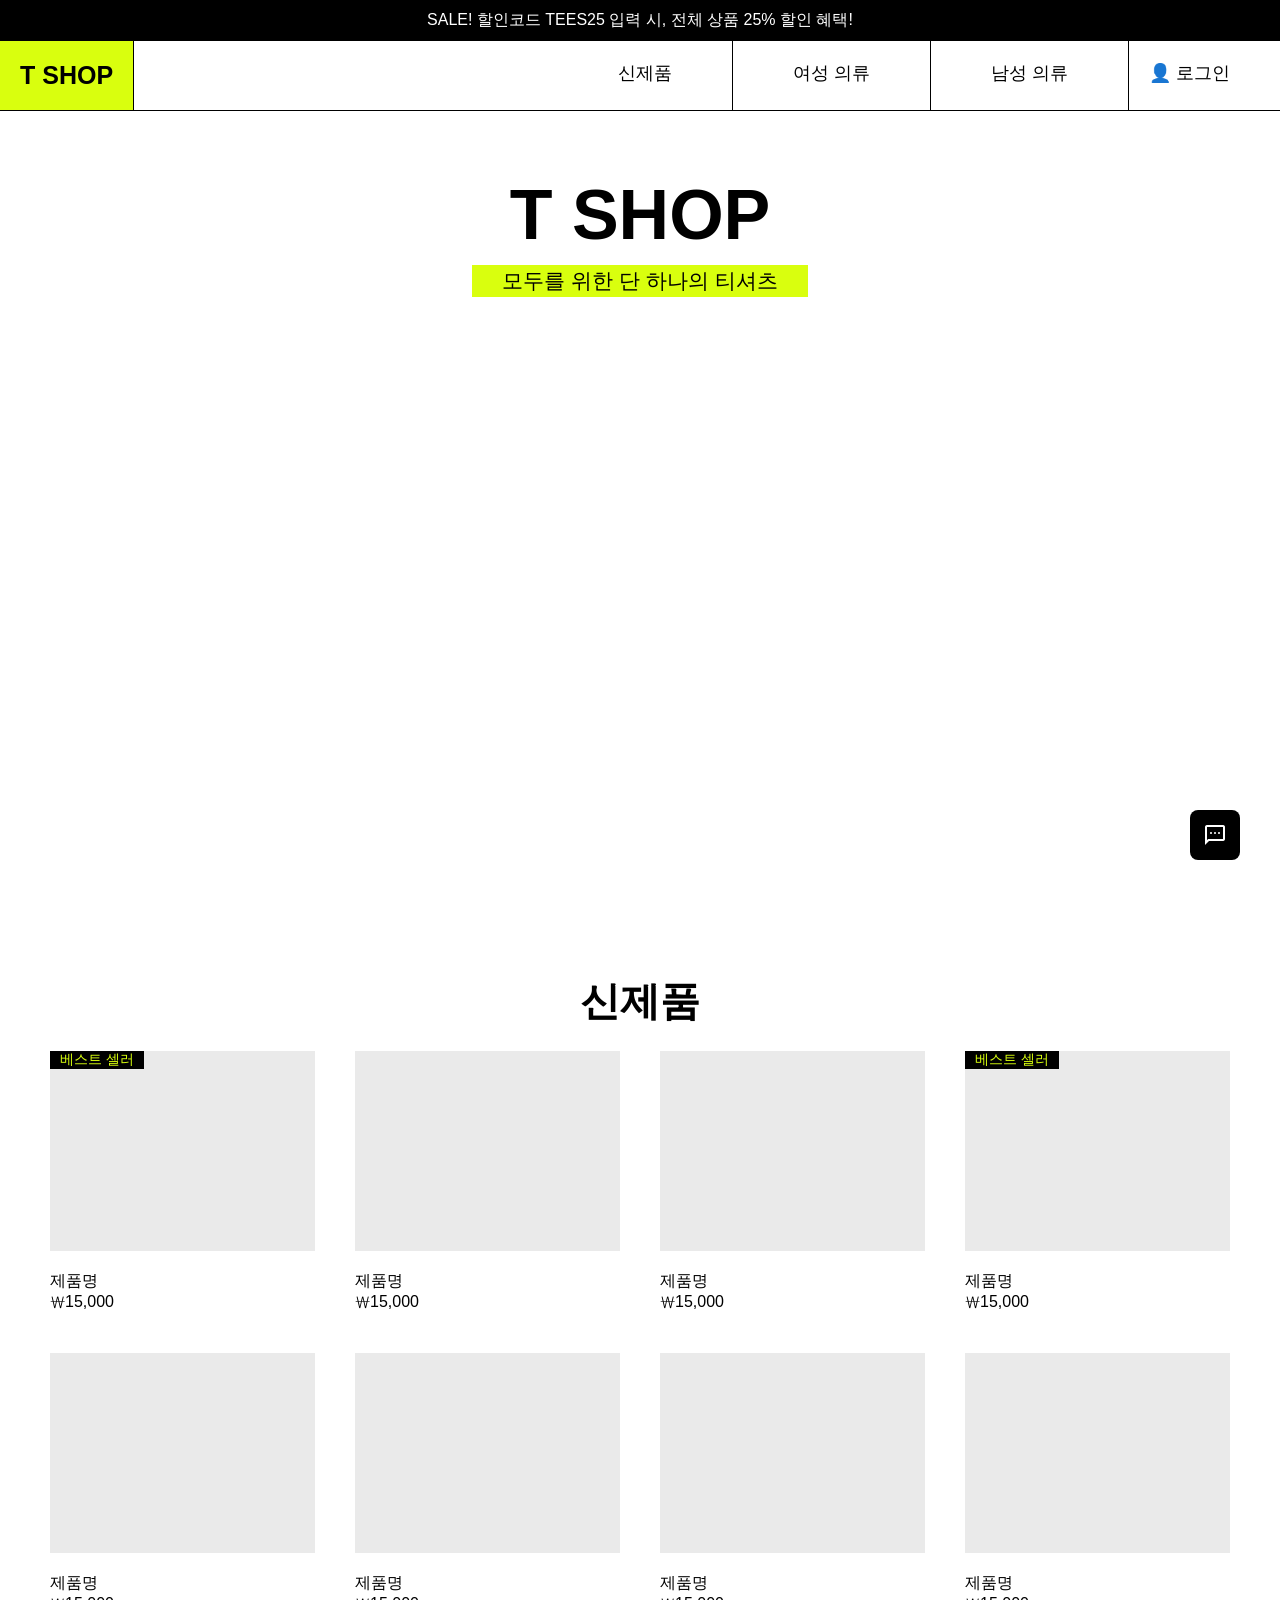
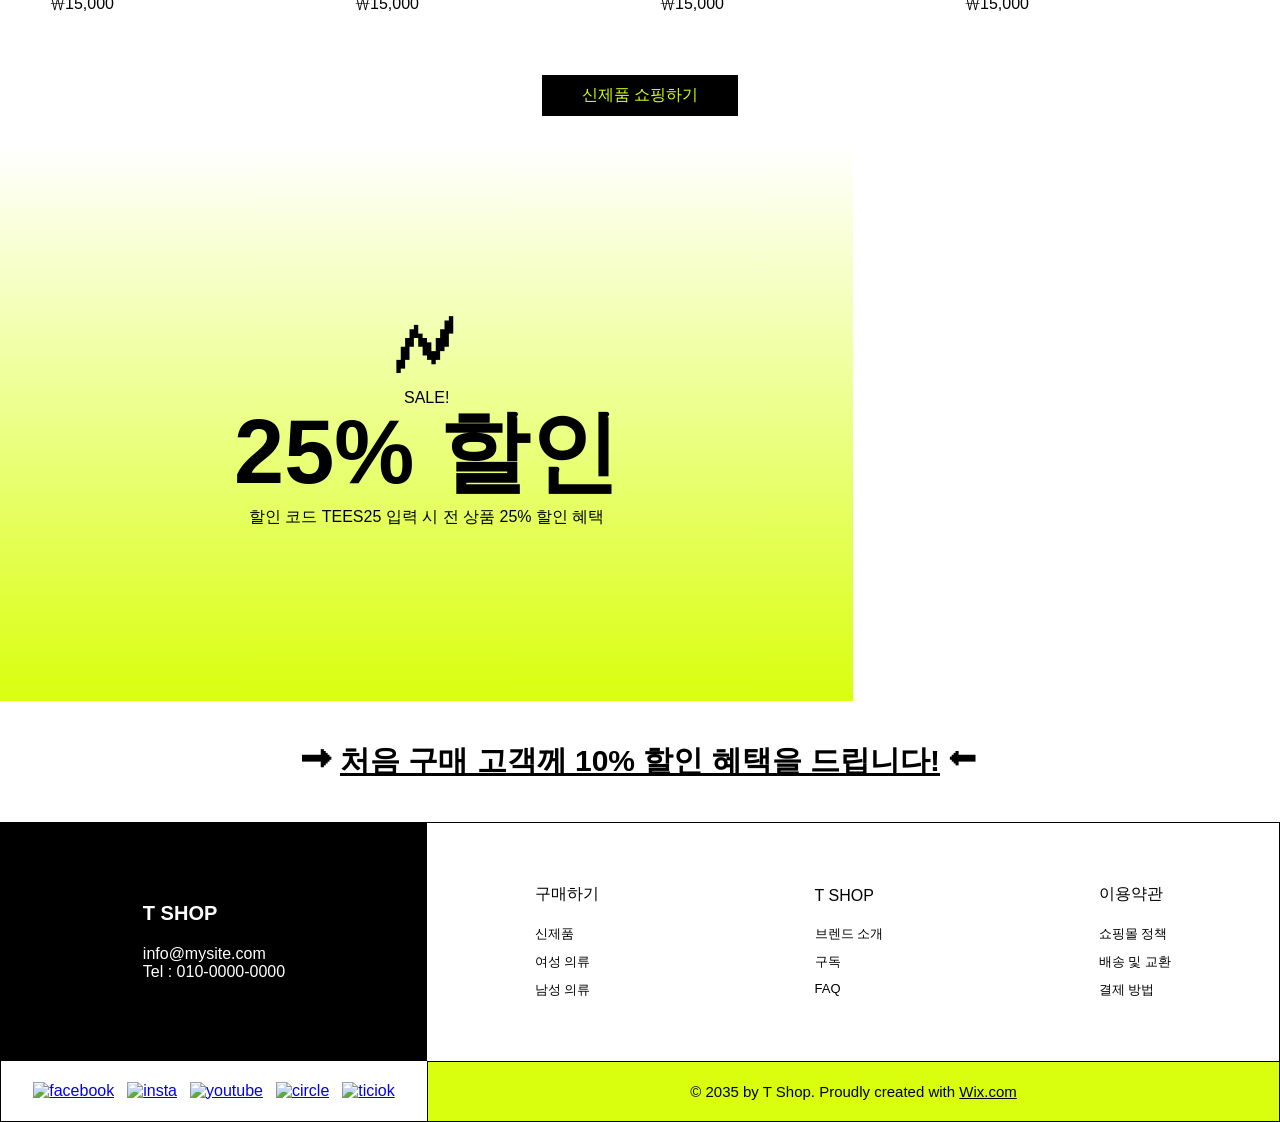
==== index.html @ 0b0e9072 "260406 shopping" ====
<!doctype html>
<html lang="ko">
  <head>
    <meta charset="UTF-8" />
    <meta name="viewport" content="width=device-width, initial-scale=1.0" />
    <link
      rel="stylesheet"
      href="https://fonts.googleapis.com/css2?family=Material+Symbols+Outlined:opsz,wght,FILL,GRAD@24,400,0,0&icon_names=sms"
    />
    <link rel="stylesheet" href="./style.css" />
    <title>test7</title>
  </head>
  <body>
    <div class="container">
      <div class="header-info">
        <p>SALE! 할인코드 TEES25 입력 시, 전체 상품 25% 할인 혜택!</p>
      </div>

      <div class="header">
        <a href="" class="header-logo">T SHOP</a>
        <div class="header-box">
          <div class="header-category">
            <a href=""><span>신제품</span></a>
            <a href=""><span>여성 의류</span></a>
            <a href=""><span>남성 의류</span></a>
          </div>

          <div class="login">
            <a href="./login/login.html">👤 로그인</a>
          </div>
        </div>
      </div>

      <div class="header-title">
        <h1>T SHOP</h1>
        <p>모두를 위한 단 하나의 티셔츠</p>
      </div>

      <!-- 메인 이미지 -->
      <div class="main-img">
        <div
          class="title-img"
          style="background-image: url(&quot;../img/woman.png&quot;)"
        >
          <span class="title-info">여성 의류 쇼핑하기</span>
        </div>

        <div
          class="title-img"
          style="background-image: url(&quot;../img/t-shirt.png&quot;)"
        >
          <span class="title-info">신제품 쇼핑하기</span>
        </div>

        <div
          class="title-img"
          style="background-image: url(&quot;../img/man.png&quot;)"
        >
          <span class="title-info">남성 의류 쇼핑하기</span>
        </div>
      </div>

      <div class="main-title">
        <h1>신제품</h1>
      </div>

      <!-- 상품 리스트 -->
      <div class="main-content" id="main">
        <div class="card">
          <div class="item">
            <img src="../img/t1.png" alt="" />
            <span class="best">베스트 셀러</span>
          </div>

          <div class="price">
            <p>제품명</p>
            <p>₩15,000</p>
          </div>
        </div>

        <div class="card">
          <div class="item"><img src="../img/t2.png" alt="" /></div>
          <div class="price">
            <p>제품명</p>
            <p>₩15,000</p>
          </div>
        </div>

        <div class="card">
          <div class="item"><img src="../img/t3.png" alt="" /></div>
          <div class="price">
            <p>제품명</p>
            <p>₩15,000</p>
          </div>
        </div>

        <div class="card">
          <div class="item">
            <img src="../img/t4.png" alt="" />
            <span class="best">베스트 셀러</span>
          </div>
          <div class="price">
            <p>제품명</p>
            <p>₩15,000</p>
          </div>
        </div>

        <div class="card">
          <div class="item"><img src="../img/t5.png" alt="" /></div>
          <div class="price">
            <p>제품명</p>
            <p>₩15,000</p>
          </div>
        </div>

        <div class="card">
          <div class="item"><img src="../img/t6.png" alt="" /></div>
          <div class="price">
            <p>제품명</p>
            <p>₩15,000</p>
          </div>
        </div>

        <div class="card">
          <div class="item"><img src="../img/t7.png" alt="" /></div>
          <div class="price">
            <p>제품명</p>
            <p>₩15,000</p>
          </div>
        </div>

        <div class="card">
          <div class="item"><img src="../img/t8.png" alt="" /></div>
          <div class="price">
            <p>제품명</p>
            <p>₩15,000</p>
          </div>
        </div>
      </div>

      <div class="bottom-btn">
        <a href="#main">신제품 쇼핑하기</a>
      </div>

      <div class="sub-main">
        <div class="sub-main-title">
          <p class="sub-main-title-1">🗲</p>

          <p>SALE!</p>
          <p class="sale-title">25% 할인</p>

          <p class="sale-sub">할인 코드 TEES25 입력 시 전 상품 25% 할인 혜택</p>
        </div>
        <div class="sub-main-img"></div>
      </div>

      <div class="bottom-title">
        <span class="bottom-text"
          >➡ <a href="">처음 구매 고객께 10% 할인 혜택을 드립니다!</a> ⬅</span
        >
      </div>

      <div class="footer">
        <div class="footer-card1">
          <div class="footer-card1-info">
            <span>T SHOP</span>
            <p>
              info@mysite.com
              <br />
              Tel : 010-0000-0000
            </p>
          </div>
        </div>
        <div class="footer-card2">
          <div class="footer-card2-info">
            <span>구매하기</span>
            <div class="footer-card2-sub-info">
              <span>신제품</span>
              <span>여성 의류</span>
              <span>남성 의류</span>
            </div>
          </div>

          <div class="footer-card2-info">
            <span>T SHOP</span>
            <div class="footer-card2-sub-info">
              <span>브렌드 소개</span>
              <span>구독</span>
              <span>FAQ</span>
            </div>
          </div>

          <div class="footer-card2-info">
            <span>이용약관</span>
            <div class="footer-card2-sub-info">
              <span>쇼핑몰 정책</span>
              <span>배송 및 교환</span>
              <span>결제 방법</span>
            </div>
          </div>
        </div>
        <div class="footer-card3">
          <ul class="footer-card3-list">
            <li>
              <a href="https://www.facebook.com/wix" target="_blank"
                ><img src="../img/face.png" alt="facebook"
              /></a>
            </li>
            <li>
              <a href="https://www.facebook.com/wix" target="_blank"
                ><img src="../img/insta.png" alt="insta"
              /></a>
            </li>
            <li>
              <a href="https://www.facebook.com/wix" target="_blank"
                ><img src="../img/youtube.png" alt="youtube"
              /></a>
            </li>
            <li>
              <a href="https://www.facebook.com/wix" target="_blank"
                ><img src="../img/circle.png" alt="circle"
              /></a>
            </li>
            <li>
              <a href="https://www.facebook.com/wix" target="_blank"
                ><img src="../img/ticiok.png" alt="ticiok"
              /></a>
            </li>
          </ul>
        </div>
        <div class="footer-card4">
          <span>
            © 2035 by T Shop. Proudly created with
            <a href="" target="_blank">Wix.com</a></span
          >
        </div>
      </div>
      <a href="" class="chat-a"
        ><span class="material-symbols-outlined chat-icon"> sms </span></a
      >
      <div class="chat"></div>
    </div>
  </body>
</html>
---- style.css ----
* {
  margin: 0;
  padding: 0;
  box-sizing: border-box;
}

body {
  white-space: nowrap;
  font-family: 'Segoe UI', Tahoma, Geneva, Verdana, sans-serif;
}

.header-info {
  background-color: #000;
  color: #fff;
  padding: 10px;
  text-align: center;
}

.header {
  display: flex;
  justify-content: space-between;
  gap: 50px;
  /* 화면 줄어들어도 줄바꿈 방지해줌 */
  white-space: nowrap;
  border-bottom: 1px solid #000;
}

.header-box {
  display: flex;
  gap: 20px;
}

.header-logo {
  color: #000;
}

.header-category {
  display: flex;
  align-items: stretch;
  font-size: 18px;
}

.header-category > a {
  display: block;
  padding: 20px 60px;
  border-right: 1px solid #000;
  text-decoration: none;
  color: #000;
}

.header-category > a:hover {
  color: #d9ff0e;
  background-color: #000;
}

.header-logo {
  border-right: 1px solid #000;
  padding: 20px;
  font-size: 25px;
  font-weight: 600;
  background-color: #d9ff0e;
  text-decoration: none;
}

.login {
  display: flex;
  justify-content: center;
  padding: 20px 50px 0 0;
  font-size: 18px;
}

.login > a {
  text-decoration: none;
  color: #000;
}

.header-title {
  display: flex;
  flex-direction: column;
  justify-content: center;
  align-items: center;
  height: 250px;
  gap: 10px;
}

.header-title > h1 {
  font-size: 70px;
  font-weight: 900;
}

.header-title > p {
  font-size: 21px;
  padding: 2px 30px;
  display: inline-block; /* 배경이 글자 길이에 맞게 설정되도록 권장 */

  /* 기본 배경색 대신 그라데이션 사용 */
  background-image: linear-gradient(#d9ff0e, #d9ff0e);
  background-repeat: no-repeat;
  background-size: 0% 100%; /* 처음에는 너비가 0 */
  background-position: left; /* 왼쪽에서 시작 */

  /* 애니메이션 실행 */
  animation: draw-line 0.8s ease-out forwards;
}

/* 슥 긋는 애니메이션 정의 */
@keyframes draw-line {
  to {
    background-size: 100% 100%; /* 마지막엔 100% 채워짐 */
  }
}
.main-img {
  display: grid;
  grid-template-columns: 1fr 2fr 1fr;
  gap: 10px;
}

.title-img {
  background-position: top;
  background-repeat: no-repeat;
  background-size: cover;
  height: 600px;
  position: relative; /* 추가 (중요) */
  display: flex;
  justify-content: center;
  align-items: flex-end;
  padding-bottom: 50px;
}

.title-img::after {
  content: '';
  position: absolute;
  inset: 0;
  background: linear-gradient(#ffffff00 30%, #dbff0e5d);
  opacity: 0;
  transition: all 0.5s;
}

.title-img:hover::after {
  opacity: 1;
}

.title-info {
  color: #fff;
  font-size: 20px;
  display: none;
  white-space: nowrap;
}

.title-img:nth-child(2) .title-info {
  color: #000;
}

.title-img:hover .title-info {
  display: block;
  transition: all 1s;
}

/* main ------------------------------------------- */
.main-title {
  /* background-color: aqua; */
  height: 80px;
  display: flex;
  justify-content: center;
  align-items: center;
}

.main-title > h1 {
  font-size: 40px;
  font-weight: 900;
}

.main-content {
  padding: 0 40px;
  display: grid;
  grid-template-columns: repeat(4, 1fr);
  grid-template-rows: repeat(2, 1fr);
  gap: 20px;
}

.card {
  padding: 10px;
  display: flex;
  flex-direction: column;
  gap: 20px;
  position: relative;
}

.item {
  width: 100%;
  min-height: 200px;
  transition: 0.3s;
  background-color: #eaeaea;
  position: relative;
  display: flex;
  justify-content: center;
  flex: 1;
}

.item > img {
  width: 100%;
}

.best {
  position: absolute;
  top: 0;
  left: 0;
  background-color: #000;
  color: #d9ff0e;
  padding: 0 10px;
  font-size: 14px; /* 글자 크기를 px로 고정 */
  white-space: nowrap; /* 화면이 좁아져도 글자가 아래로 줄바꿈되지 않게 함 */
  width: max-content; /* 내용(글자)만큼의 너비를 무조건 유지 */
  z-index: 10;
}

.item > img:hover {
  transform: scale(1.1);
  transition: 0.5s;
}

.bottom-btn {
  padding: 50px 0 30px;
  display: flex;
  justify-content: center;
}

.bottom-btn > a {
  text-decoration: none;
  background-color: #000;
  color: #d9ff0e;
  padding: 10px 40px;
}

.bottom-btn > a:hover {
  background-color: #d9ff0e;
  color: #000;
  transition: 0.5s;
  border: 1px solid #000;
}

.sub-main {
  display: grid;
  grid-template-columns: 2fr 1fr;
}

.sub-main-title {
  display: flex;
  flex-direction: column;
  justify-content: center;
  align-items: center;
  background: linear-gradient(#fff, #d9ff0e);
}

.sub-main-img {
  background-image: url('../img/girl.png');
  padding-top: 130%;
  background-position: center;
  background-repeat: no-repeat;
  background-size: cover;
}

.sub-main-title-1 {
  font-size: 70px;
}

.sale-title {
  font-size: 90px;
  font-weight: 900;
  padding: 0;
  vertical-align: top;
  line-height: 1;
}

.sale-sub {
  padding: 10px;
}

.bottom-title {
  display: flex;
  justify-content: center;
  align-items: center;
  padding: 40px;
}

.bottom-text {
  font-size: 30px;
  color: #000;
  font-weight: 900;
}

.bottom-text > a {
  color: #000;
}

.footer {
  display: grid;
  grid-template-columns: 2fr 4fr;
  grid-template-rows: 4fr 1fr;
  border: 1px solid #000;
  min-height: 300px;
}

.footer-card1 {
  background-color: #000;
  display: flex;
  flex-direction: column;
  justify-content: center;
  align-items: center;
  gap: 20px;
}

.footer-card1-info {
  display: flex;
  flex-direction: column;
  gap: 20px;
}

.footer-card1-info > span {
  color: #fff;
  font-weight: 700;
  font-size: 20px;
}

.footer-card1-info > p {
  color: #fff;
}

.footer-card4 {
  background-color: #d9ff0e;
  padding: 20px;
  border-top: 1px solid #000;
  border-left: 1px solid #000;
}

.footer-card2 {
  display: flex;
  justify-content: space-around;
  align-items: center;
}

.footer-card2-info {
  display: flex;
  flex-direction: column;
  gap: 20px;
}

.footer-card2-sub-info {
  display: flex;
  flex-direction: column;
  font-size: 13px;
  gap: 10px;
}

.footer-card3 {
  display: flex;
  justify-content: center;
  align-items: center;
}

.footer-card3-list {
  list-style: none;
  display: flex;
  justify-content: center;
  align-items: center;
  gap: 13px;
}

.footer-card4 {
  display: flex;
  justify-content: center;
  align-items: center;
  font-size: 15px;
}

.footer-card4 a {
  color: #000;
}

.chat {
  position: relative;
  display: flex;
  justify-content: center;
  align-items: center;
}

.chat-icon {
  background-color: #000;
  width: 50px;
  height: 50px;
  text-align: center;
  line-height: 50px;
  border-radius: 8px;
  position: fixed;
  bottom: 40px;
  right: 40px;
}

.chat-a {
  text-decoration: none;
  color: #fff;
}

.chat-icon:hover {
  background-color: #d9ff0e;
  color: #000;
  transition: all 0.5s;
}

@media (max-width: 768px) {
  .main-content {
    display: grid;
    grid-template-columns: repeat(auto-fill, minmax(250px, 1fr));
  }

  .header {
    display: flex;
    flex-direction: column;
    border-bottom: 1px solid #000;
    gap: 0;
  }

  .header-box {
    display: flex;
    gap: 20px;
  }

  .header-logo {
    color: #000;
  }

  .header-category {
    display: flex;
    align-items: stretch;
    font-size: 12px;
    text-align: center;
  }

  .header-category > a {
    display: block;
    padding: 10px 30px;
    text-decoration: none;
    color: #000;
  }

  .header-category > a:hover {
    color: #d9ff0e;
    background-color: #000;
  }

  .header-logo {
    border: none;
    font-size: 20px;
    font-weight: 600;
    background-color: #d9ff0e;
    text-decoration: none;
  }

  .login {
    display: flex;
    justify-content: center;
    padding: 0;
    font-size: 12px;
    align-items: center;
  }

  .login > a {
    text-decoration: none;
    color: #000;
  }

  .sub-main {
    display: grid;
    grid-template-columns: 2fr 1fr;
  }

  .sub-main-title {
    display: flex;
    flex-direction: column;
    justify-content: center;
    align-items: center;
    background: linear-gradient(#fff, #d9ff0e);
  }

  .sub-main-img {
    background-image: url('../img/girl.png');
    padding-top: 130%;
    background-position: center;
    background-repeat: no-repeat;
    background-size: cover;
  }

  .sub-main-title-1 {
    font-size: 40px;
  }

  .sale-title {
    font-size: 50px;
    font-weight: 900;
    padding: 0;
    vertical-align: top;
    line-height: 1;
  }

  .sale-sub {
    padding: 8px;
    font-size: 12px;
  }

  .bottom-text {
    font-size: 15px;
    color: #000;
    font-weight: 900;
  }

  .footer {
    display: grid;
    grid-template-columns: 2fr 4fr;
    grid-template-rows: 4fr 1fr;
    border: 1px solid #000;
    min-height: 300px;
  }

  .footer-card1 {
    background-color: #000;
    display: flex;
    flex-direction: column;
    justify-content: center;
    align-items: center;
    gap: 20px;
  }

  .footer-card1-info {
    display: flex;
    flex-direction: column;
    gap: 20px;
  }

  .footer-card1-info > span {
    color: #fff;
    font-weight: 700;
    font-size: 20px;
  }

  .footer-card1-info > p {
    color: #fff;
    font-size: 13px;
  }

  .footer-card4 {
    background-color: #d9ff0e;
    padding: 20px;
    border-top: 1px solid #000;
    border-left: 1px solid #000;
  }

  .footer-card2 {
    display: flex;
    justify-content: space-around;
    align-items: center;
    font-size: 10px;
  }

  .footer-card2-info {
    display: flex;
    flex-direction: column;
    gap: 10px;
    font-size: 10px;
  }

  .footer-card2-sub-info {
    display: flex;
    flex-direction: column;
    font-size: 13px;
    gap: 8px;
  }

  .footer-card3 {
    display: flex;
    justify-content: center;
    align-items: center;
  }

  .footer-card3-list {
    list-style: none;
    display: flex;
    justify-content: center;
    align-items: center;
    gap: 13px;
  }

  .footer-card4 {
    display: flex;
    justify-content: center;
    align-items: center;
    font-size: 5px;
  }

  .footer-card4 a {
    color: #000;
  }
}
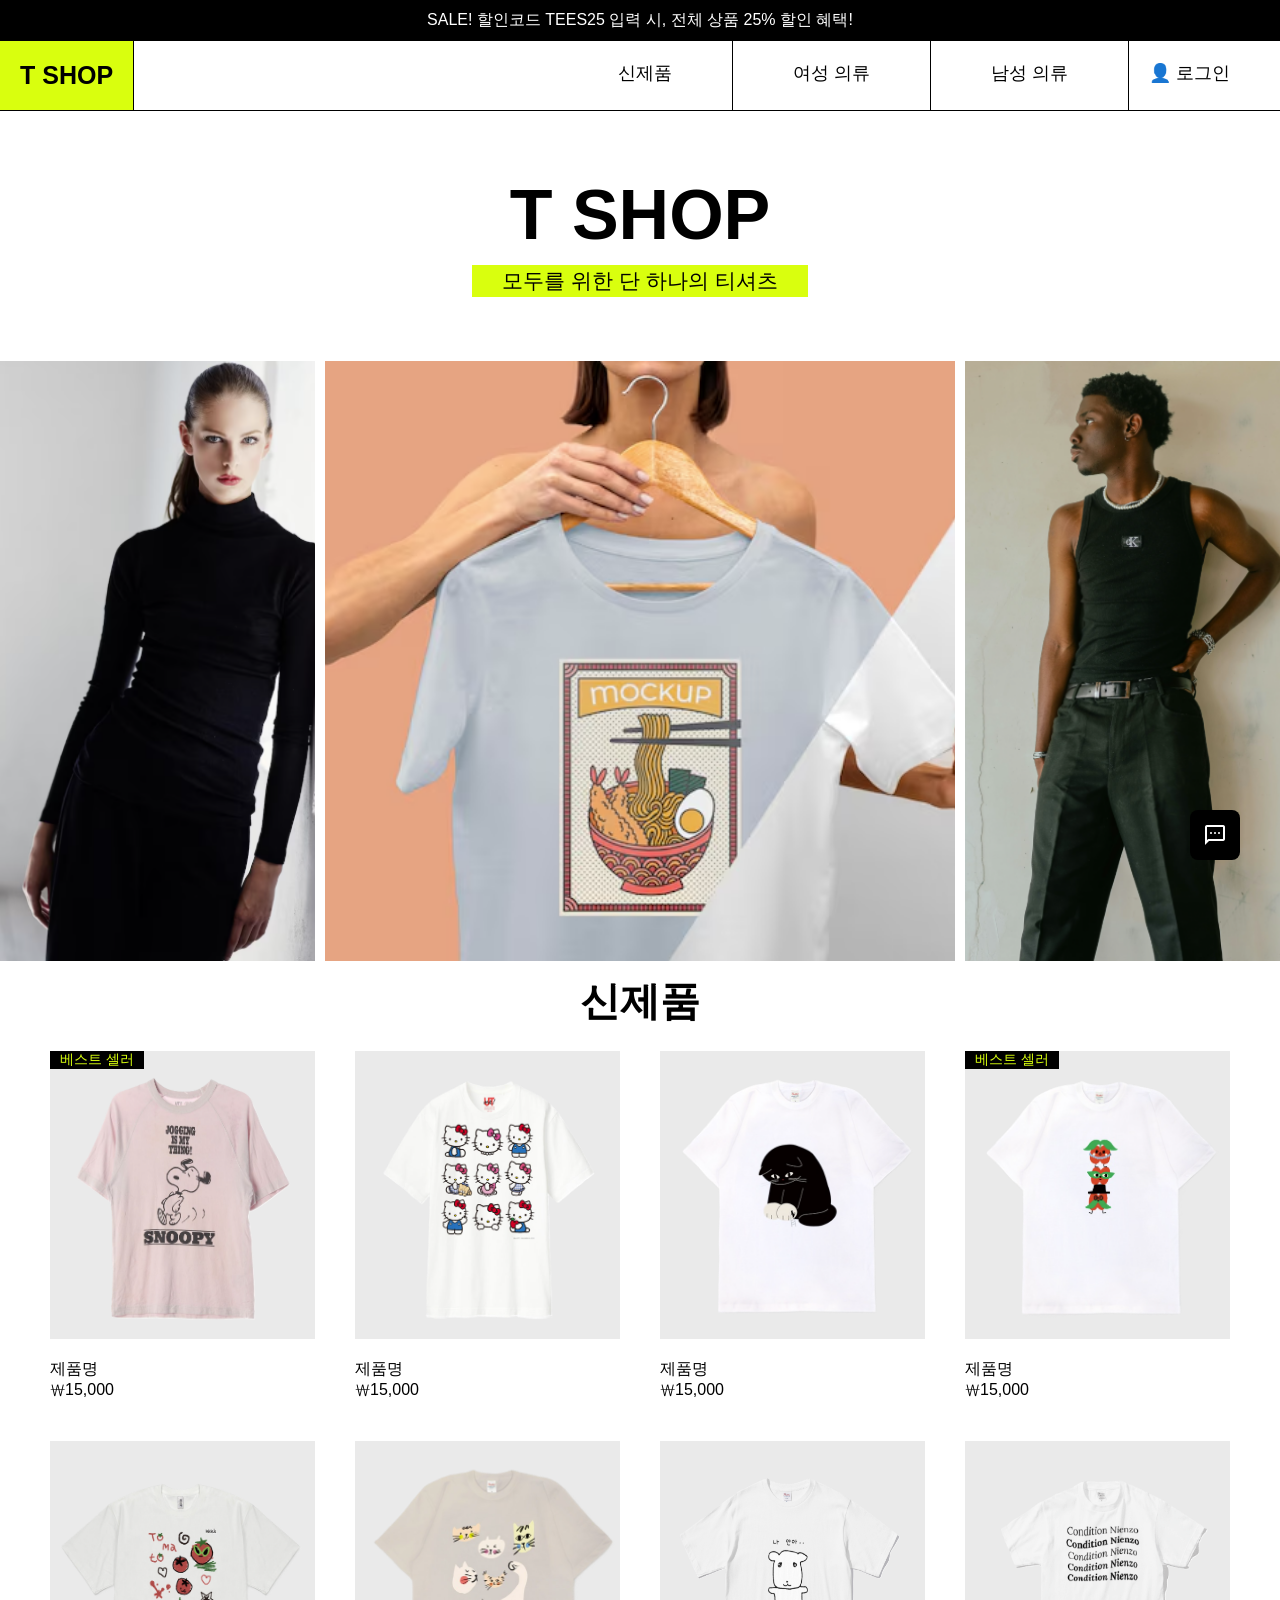
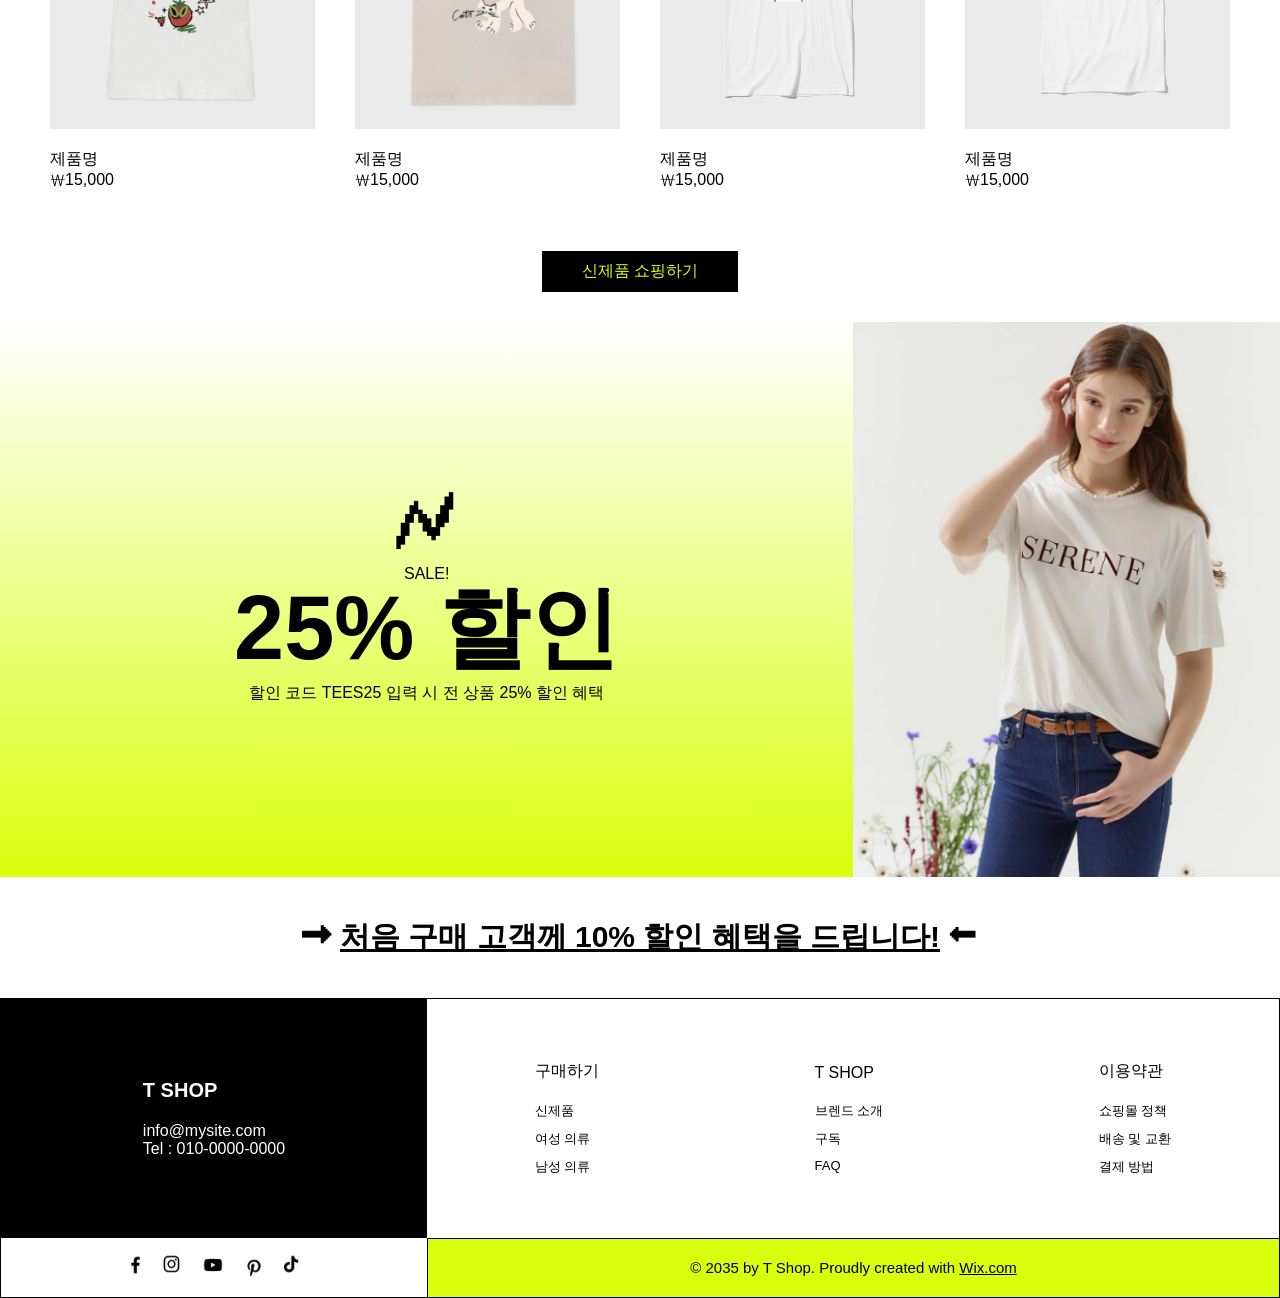
==== commit 198c622f: "260406 shopping-djh" ====
--- a/index.html
+++ b/index.html
@@ -8,7 +8,7 @@
       href="https://fonts.googleapis.com/css2?family=Material+Symbols+Outlined:opsz,wght,FILL,GRAD@24,400,0,0&icon_names=sms"
     />
     <link rel="stylesheet" href="./style.css" />
-    <title>test7</title>
+    <title>shopping-djh</title>
   </head>
   <body>
     <div class="container">
